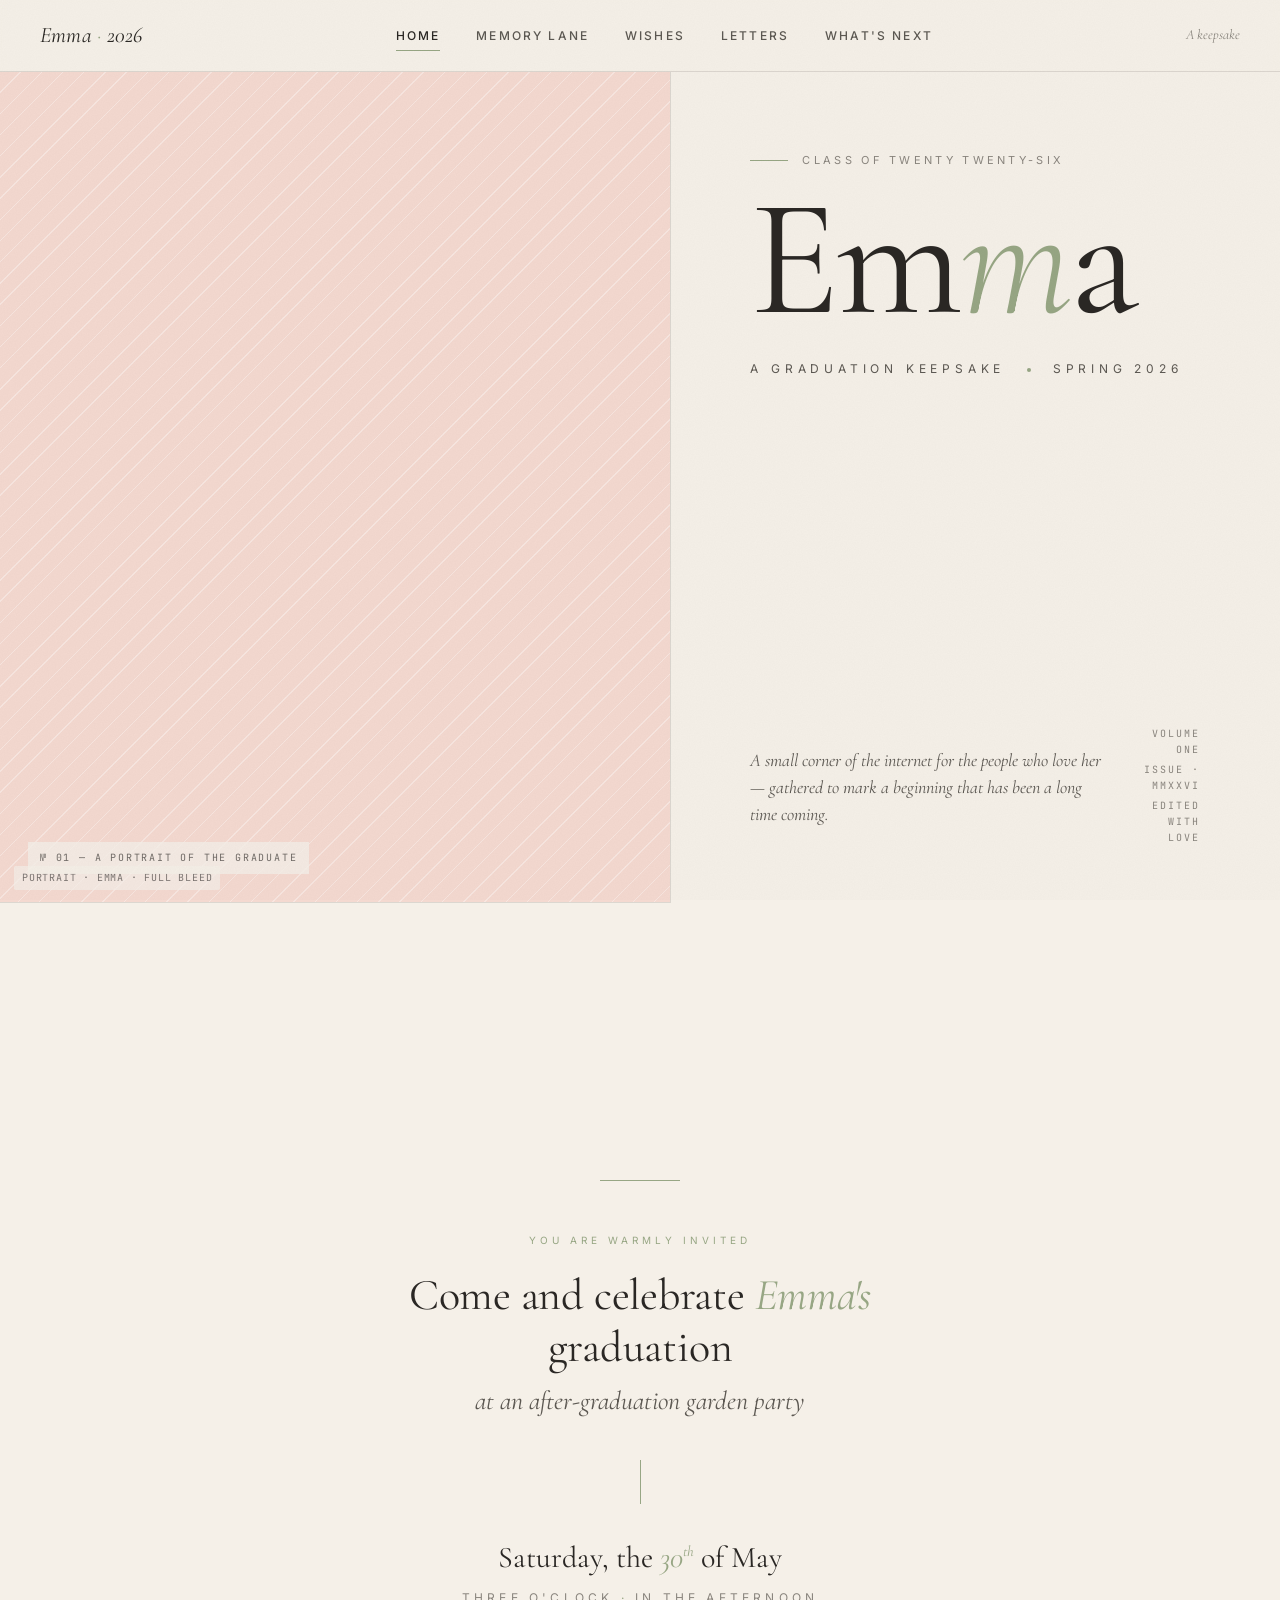
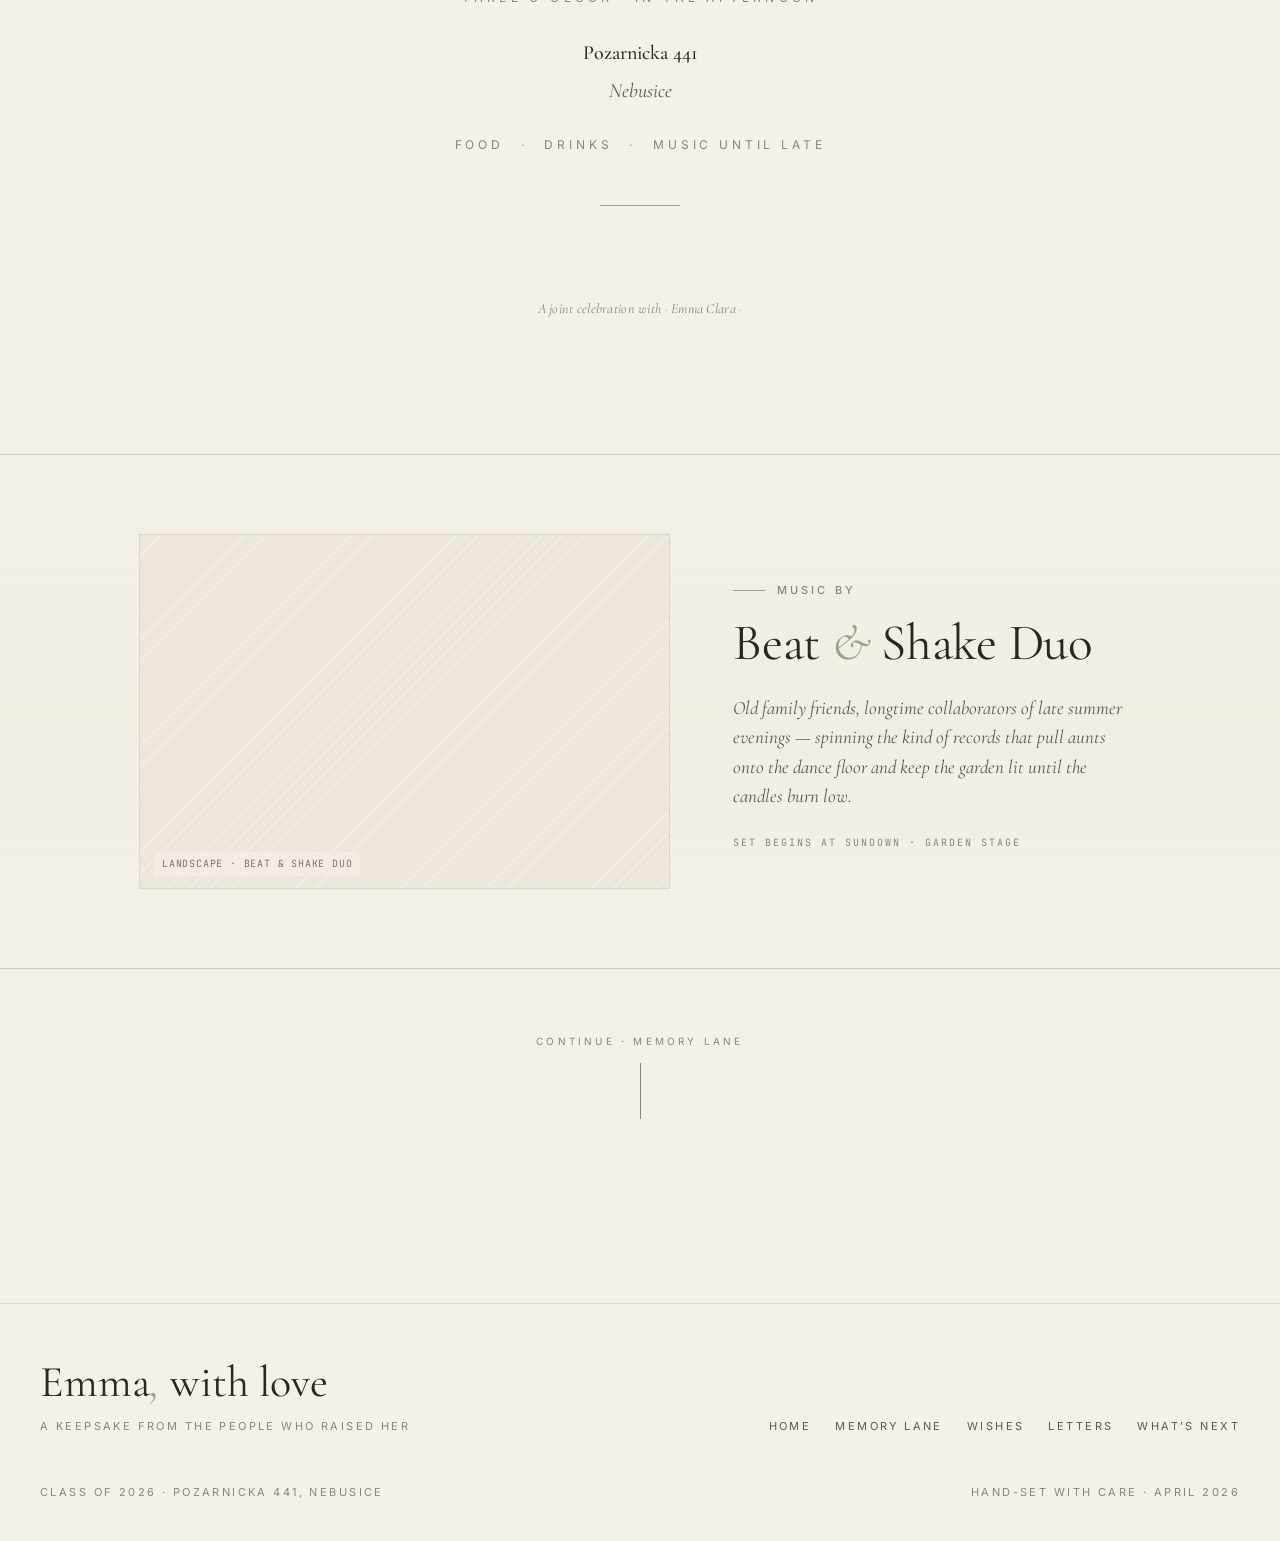
==== index.html @ 486e4af2 "feat: add index.html — hero, invitation, music" ====
<!doctype html>
<html lang="en">
<head>
<meta charset="utf-8">
<meta name="viewport" content="width=device-width, initial-scale=1">
<title>Emma — Class of 2026</title>
<link rel="preconnect" href="https://fonts.googleapis.com">
<link rel="preconnect" href="https://fonts.gstatic.com" crossorigin>
<link href="https://fonts.googleapis.com/css2?family=Cormorant+Garamond:ital,wght@0,300;0,400;0,500;0,600;1,400;1,500&family=Inter:wght@300;400;500;600&family=Caveat:wght@400;500;600&family=JetBrains+Mono:wght@400;500&display=swap" rel="stylesheet">
<link rel="stylesheet" href="shared.css">
<style>
/* ===== Page 1 specific ===== */
.hero {
  position: relative;
  min-height: 100vh;
  padding: 0;
  overflow: hidden;
}
.hero-grid {
  display: grid;
  grid-template-columns: 1.1fr 1fr;
  gap: 0;
  min-height: calc(100vh - 70px);
}
.hero-image {
  position: relative;
  background: var(--blush);
}
.hero-image .ph {
  position: absolute; inset: 0;
}
.hero-image .corner-meta {
  position: absolute; left: 28px; bottom: 28px;
  font-family: var(--mono);
  font-size: 10px;
  letter-spacing: 0.18em;
  text-transform: uppercase;
  color: rgba(42,39,36,0.65);
  background: rgba(245,240,232,0.78);
  padding: 8px 12px;
}
.hero-text {
  display: flex; flex-direction: column;
  justify-content: space-between;
  padding: 80px 80px 56px;
  position: relative;
}
.hero-tag {
  display: flex; align-items: center; gap: 14px;
  font-family: var(--sans);
  font-size: 11px; letter-spacing: 0.3em; text-transform: uppercase;
  color: var(--ink-mute);
}
.hero-tag .rule { width: 38px; height: 1px; background: var(--sage-deep); }

.hero h1 {
  font-size: clamp(96px, 13vw, 220px);
  line-height: 0.86;
  letter-spacing: -0.02em;
  font-weight: 400;
  margin: 18px 0 28px;
}
.hero h1 .em {
  font-style: italic;
  color: var(--sage-deep);
  font-weight: 300;
}

.hero-sub {
  font-family: var(--sans);
  font-size: 12px;
  letter-spacing: 0.4em;
  text-transform: uppercase;
  color: var(--ink-soft);
}
.hero-sub .dotsep { display: inline-block; width: 4px; height: 4px; border-radius: 50%; background: var(--sage-deep); margin: 0 14px; vertical-align: middle; }

.hero-foot {
  display: flex; align-items: flex-end; justify-content: space-between;
  gap: 24px;
  margin-top: 48px;
}
.hero-foot .blurb {
  max-width: 360px;
  font-family: var(--serif);
  font-style: italic;
  font-size: 18px;
  line-height: 1.5;
  color: var(--ink-soft);
}
.hero-folio {
  font-family: var(--mono);
  font-size: 10px;
  letter-spacing: 0.2em;
  text-transform: uppercase;
  color: var(--ink-mute);
  text-align: right;
}
.hero-folio div + div { margin-top: 4px; }

@media (max-width: 980px) {
  .hero-grid { grid-template-columns: 1fr; }
  .hero-image { min-height: 70vh; }
  .hero-text { padding: 56px 28px 40px; }
  .hero h1 { font-size: clamp(80px, 22vw, 140px); }
}

/* ===== Invitation block ===== */
.invitation {
  padding: 180px 0 120px;
  text-align: center;
  position: relative;
}
.invite-card {
  max-width: 620px;
  margin: 0 auto;
  padding: 80px 56px;
  position: relative;
  background:
    linear-gradient(var(--cream), var(--cream)),
    var(--cream);
}
.invite-card::before, .invite-card::after {
  content: "";
  position: absolute; left: 50%; transform: translateX(-50%);
  width: 80px; height: 1px;
  background: var(--sage-deep);
}
.invite-card::before { top: 28px; }
.invite-card::after  { bottom: 28px; }
.invite-eyebrow {
  font-family: var(--sans);
  font-size: 10px;
  letter-spacing: 0.4em;
  text-transform: uppercase;
  color: var(--sage-deep);
  margin-bottom: 22px;
}
.invite-line-1 {
  font-family: var(--serif);
  font-size: clamp(28px, 3.6vw, 44px);
  line-height: 1.18;
  font-weight: 400;
  letter-spacing: -0.005em;
  color: var(--ink);
  margin: 0 0 6px;
}
.invite-line-1 .em { font-style: italic; color: var(--sage-deep); font-weight: 400; }
.invite-line-2 {
  font-family: var(--serif);
  font-style: italic;
  font-size: clamp(20px, 2.4vw, 26px);
  color: var(--ink-soft);
  margin: 0 0 38px;
}
.invite-divider {
  width: 1px; height: 44px;
  background: var(--sage-deep);
  margin: 0 auto 30px;
}
.invite-when {
  font-family: var(--serif);
  font-size: clamp(22px, 2.8vw, 30px);
  margin: 0 0 6px;
  color: var(--ink);
}
.invite-when .num { font-style: italic; color: var(--sage-deep); }
.invite-time {
  font-family: var(--sans);
  font-size: 12px;
  letter-spacing: 0.35em;
  text-transform: uppercase;
  color: var(--ink-mute);
  margin-bottom: 30px;
}
.invite-where {
  font-family: var(--serif);
  font-size: 20px;
  color: var(--ink-soft);
  font-style: italic;
  margin-bottom: 6px;
}
.invite-where strong {
  font-style: normal;
  font-weight: 500;
  color: var(--ink);
}
.invite-amenities {
  font-family: var(--sans);
  font-size: 12px;
  letter-spacing: 0.32em;
  text-transform: uppercase;
  color: var(--ink-mute);
  margin-top: 28px;
}
.invite-amenities .sep { color: var(--sage-deep); margin: 0 10px; }

.invite-joint {
  margin-top: 64px;
  font-family: var(--serif);
  font-style: italic;
  font-size: 14px;
  color: var(--ink-mute);
  letter-spacing: 0.02em;
}
.invite-joint .pin { color: var(--sage-deep); }

@media (max-width: 720px) {
  .invitation { padding: 110px 0 80px; }
  .invite-card { padding: 64px 24px; }
}

/* ===== Music section ===== */
.music {
  padding: 80px 0;
  border-top: 1px solid var(--sage-line);
  border-bottom: 1px solid var(--sage-line);
  background: linear-gradient(180deg, transparent 0%, rgba(184,197,166,0.06) 50%, transparent 100%);
}
.music-inner {
  max-width: 1080px;
  margin: 0 auto;
  padding: 0 40px;
  display: grid;
  grid-template-columns: 1.3fr 1fr;
  gap: 64px;
  align-items: center;
}
.music-image .ratio { width: 100%; }
.music-text .eyebrow { margin-bottom: 18px; display: inline-flex; align-items: center; gap: 12px; }
.music-text .eyebrow .rule { width: 32px; height: 1px; background: var(--sage-deep); display: inline-block; }
.music-title {
  font-family: var(--serif);
  font-size: clamp(36px, 4vw, 56px);
  line-height: 1.05;
  margin: 0 0 22px;
}
.music-title .em { font-style: italic; color: var(--sage-deep); }
.music-caption {
  font-family: var(--serif);
  font-style: italic;
  font-size: 19px;
  line-height: 1.55;
  color: var(--ink-soft);
  max-width: 460px;
}
.music-credit {
  margin-top: 24px;
  font-family: var(--mono);
  font-size: 10px;
  letter-spacing: 0.2em;
  text-transform: uppercase;
  color: var(--ink-mute);
}
@media (max-width: 880px) {
  .music-inner { grid-template-columns: 1fr; gap: 36px; padding: 0 24px; }
}

/* ===== Scroll cue band ===== */
.cue-band {
  display: flex; justify-content: center;
  padding: 64px 0 24px;
}
</style>
</head>
<body>

<header data-nav="home"></header>

<!-- ============== HERO ============== -->
<section class="hero" data-screen-label="01 Home">
  <div class="hero-grid">
    <div class="hero-image">
      <!-- PHOTO: replace the div below with:
           <img src="images/portrait-emma.jpg" alt="Emma – portrait"
                style="position:absolute;inset:0;width:100%;height:100%;object-fit:cover">
      -->
      <div class="ph blush has-frame">
        <div class="ph-label">portrait · Emma · full bleed</div>
      </div>
      <!-- EDIT: corner label (bottom-left of portrait) -->
      <div class="corner-meta">№ 01 — A portrait of the graduate</div>
    </div>
    <div class="hero-text">
      <div>
        <!-- EDIT: tagline (small text above name) -->
        <div class="hero-tag"><span class="rule"></span> Class of Twenty Twenty-Six</div>
        <h1>Em<span class="em">m</span>a</h1>
        <!-- EDIT: subtitle below name -->
        <div class="hero-sub">A graduation keepsake <span class="dotsep"></span> Spring 2026</div>
      </div>
      <div class="hero-foot reveal">
        <!-- EDIT: blurb paragraph (italic text bottom-left) -->
        <p class="blurb">A small corner of the internet for the people who love her — gathered to mark a beginning that has been a long time coming.</p>
        <div class="hero-folio">
          <!-- EDIT: folio lines (bottom-right metadata) -->
          <div>Volume One</div>
          <div>Issue · MMXXVI</div>
          <div>Edited with love</div>
        </div>
      </div>
    </div>
  </div>
</section>

<!-- ============== INVITATION ============== -->
<section class="invitation" id="invitation">
  <div class="invite-card reveal">
    <!-- EDIT: eyebrow (small caps above heading) -->
    <div class="invite-eyebrow">You are warmly invited</div>
    <!-- EDIT: heading line 1 -->
    <h2 class="invite-line-1">Come and celebrate <span class="em">Emma's</span> graduation</h2>
    <!-- EDIT: heading line 2 (italic subtitle) -->
    <p class="invite-line-2">at an after-graduation garden party</p>
    <div class="invite-divider"></div>
    <!-- EDIT: date -->
    <div class="invite-when">Saturday, the <span class="num">30<sup style="font-size:0.5em">th</sup></span> of May</div>
    <!-- EDIT: time -->
    <div class="invite-time">Three o'clock <span style="color:var(--sage-deep)">·</span> in the afternoon</div>
    <!-- EDIT: address line 1 (street) -->
    <div class="invite-where"><strong>Pozarnicka 441</strong></div>
    <!-- EDIT: address line 2 (town/area) -->
    <div class="invite-where">Nebusice</div>
    <!-- EDIT: amenities (separated by ·) -->
    <div class="invite-amenities">Food <span class="sep">·</span> Drinks <span class="sep">·</span> Music until late</div>
  </div>
  <!-- EDIT: joint celebration note (italic text below card) -->
  <p class="invite-joint reveal">A joint celebration with <span class="pin">·</span> Emma Clara <span class="pin">·</span></p>
</section>

<!-- ============== MUSIC BY ============== -->
<section class="music" id="music">
  <div class="music-inner">
    <div class="music-image reveal">
      <div class="ratio r-3-2">
        <!-- PHOTO: replace the div below with:
             <img src="images/beat-and-shake-duo.jpg" alt="Beat &amp; Shake Duo"
                  style="width:100%;height:100%;object-fit:cover">
        -->
        <div class="ph cream has-frame">
          <div class="ph-label">landscape · Beat &amp; Shake Duo</div>
        </div>
      </div>
    </div>
    <div class="music-text reveal delay-1">
      <!-- EDIT: eyebrow above music heading -->
      <div class="eyebrow"><span class="rule"></span> Music by</div>
      <!-- EDIT: band/performer name -->
      <h3 class="music-title">Beat <span class="em">&amp;</span> Shake Duo</h3>
      <!-- EDIT: description of the performers -->
      <p class="music-caption">Old family friends, longtime collaborators of late summer evenings — spinning the kind of records that pull aunts onto the dance floor and keep the garden lit until the candles burn low.</p>
      <!-- EDIT: set time/location note -->
      <div class="music-credit">Set begins at sundown · Garden stage</div>
    </div>
  </div>
</section>

<!-- ============== SCROLL CUE ============== -->
<div class="cue-band">
  <a class="scroll-cue" href="memory-lane.html" aria-label="Continue to Memory Lane">
    <span>Continue · Memory Lane</span>
    <span class="line"></span>
  </a>
</div>

<footer data-footer></footer>

<script src="shared.js"></script>
</body>
</html>
---- shared.css ----
/* Emma — Graduation Site shared system */
:root {
  --cream: #F5F0E8;
  --cream-deep: #EDE6DA;
  --blush: #F4D9D0;
  --blush-deep: #E8C2B5;
  --sage: #B8C5A6;
  --sage-deep: #97A684;
  --ink: #2A2724;
  --ink-soft: #5C5852;
  --ink-mute: #8A857E;
  --hairline: rgba(42, 39, 36, 0.12);
  --sage-line: rgba(151, 166, 132, 0.45);

  --serif: "Cormorant Garamond", "Cormorant", Georgia, serif;
  --sans: "Inter", system-ui, -apple-system, sans-serif;
  --hand: "Caveat", "Homemade Apple", cursive;
  --mono: "JetBrains Mono", ui-monospace, monospace;

  --maxw: 1280px;
  --readw: 640px;
}

* { box-sizing: border-box; }
html, body { margin: 0; padding: 0; }
html { scroll-behavior: smooth; }
body {
  background: var(--cream);
  color: var(--ink);
  font-family: var(--sans);
  font-size: 16px;
  line-height: 1.6;
  -webkit-font-smoothing: antialiased;
  text-rendering: optimizeLegibility;
}

/* Subtle paper grain */
body::before {
  content: "";
  position: fixed; inset: 0;
  pointer-events: none;
  z-index: 1000;
  opacity: 0.035;
  background-image: url("data:image/svg+xml;utf8,<svg xmlns='http://www.w3.org/2000/svg' width='220' height='220'><filter id='n'><feTurbulence type='fractalNoise' baseFrequency='0.85' numOctaves='2' stitchTiles='stitch'/><feColorMatrix values='0 0 0 0 0  0 0 0 0 0  0 0 0 0 0  0 0 0 0.6 0'/></filter><rect width='100%25' height='100%25' filter='url(%23n)'/></svg>");
  mix-blend-mode: multiply;
}

/* Typography */
h1, h2, h3, h4 { font-family: var(--serif); font-weight: 400; letter-spacing: -0.005em; margin: 0; color: var(--ink); }
h1 { font-size: clamp(56px, 9vw, 144px); line-height: 0.95; }
h2 { font-size: clamp(40px, 5vw, 76px); line-height: 1.05; }
h3 { font-size: clamp(28px, 3vw, 44px); line-height: 1.15; }
p  { margin: 0 0 1em; color: var(--ink-soft); }

.eyebrow {
  font-family: var(--sans);
  font-size: 11px;
  letter-spacing: 0.28em;
  text-transform: uppercase;
  color: var(--ink-mute);
  font-weight: 500;
}
.italic-serif { font-family: var(--serif); font-style: italic; color: var(--ink-soft); }

a { color: inherit; text-decoration: none; }

/* Layout helpers */
.wrap { max-width: var(--maxw); margin: 0 auto; padding: 0 40px; }
.read { max-width: var(--readw); margin: 0 auto; }

.hairline { border: 0; height: 1px; background: var(--sage-line); margin: 0; }
.hairline.ink { background: var(--hairline); }
.dot { width: 5px; height: 5px; border-radius: 50%; background: var(--sage-deep); display: inline-block; }

/* ============ NAV ============ */
.nav {
  position: sticky; top: 0; z-index: 50;
  background: color-mix(in oklab, var(--cream) 92%, transparent);
  backdrop-filter: blur(8px);
  -webkit-backdrop-filter: blur(8px);
  border-bottom: 1px solid var(--hairline);
}
.nav-inner {
  max-width: var(--maxw);
  margin: 0 auto;
  padding: 18px 40px;
  display: flex;
  align-items: center;
  justify-content: space-between;
  gap: 24px;
}
.nav-mark {
  font-family: var(--serif);
  font-style: italic;
  font-size: 22px;
  color: var(--ink);
  letter-spacing: 0.01em;
}
.nav-mark .amp { color: var(--sage-deep); }
.nav-links {
  display: flex; gap: 36px;
  font-size: 12px;
  letter-spacing: 0.18em;
  text-transform: uppercase;
  color: var(--ink-soft);
  font-weight: 500;
}
.nav-links a {
  position: relative;
  padding: 4px 0;
  transition: color .25s ease;
}
.nav-links a::after {
  content: ""; position: absolute; left: 0; right: 0; bottom: -2px;
  height: 1px; background: var(--sage-deep);
  transform: scaleX(0); transform-origin: left;
  transition: transform .35s ease;
}
.nav-links a:hover { color: var(--ink); }
.nav-links a:hover::after,
.nav-links a.active::after { transform: scaleX(1); }
.nav-links a.active { color: var(--ink); }
.nav-meta {
  font-family: var(--serif);
  font-style: italic;
  font-size: 14px;
  color: var(--ink-mute);
}

.nav-toggle { display: none; }

@media (max-width: 880px) {
  .nav-inner { padding: 14px 22px; }
  .nav-links { display: none; }
  .nav-meta { display: none; }
  .nav-toggle {
    display: inline-flex; align-items: center; gap: 8px;
    background: none; border: 0; cursor: pointer;
    font-family: var(--sans); font-size: 11px; letter-spacing: 0.2em;
    text-transform: uppercase; color: var(--ink);
  }
  .nav.open .nav-links {
    display: flex; flex-direction: column;
    position: absolute; top: 100%; left: 0; right: 0;
    background: var(--cream);
    padding: 22px 28px 32px;
    border-bottom: 1px solid var(--hairline);
    gap: 18px;
  }
}

/* ============ FOOTER ============ */
.footer {
  margin-top: 160px;
  border-top: 1px solid var(--hairline);
  padding: 56px 0 40px;
  background: var(--cream);
}
.footer-inner {
  max-width: var(--maxw); margin: 0 auto; padding: 0 40px;
  display: flex; align-items: flex-end; justify-content: space-between;
  gap: 40px; flex-wrap: wrap;
}
.footer-mark {
  font-family: var(--serif); font-size: 44px; line-height: 1;
  color: var(--ink);
}
.footer-mark span { font-style: italic; color: var(--sage-deep); }
.footer-meta {
  font-size: 11px; letter-spacing: 0.22em; text-transform: uppercase;
  color: var(--ink-mute);
}
.footer-links {
  display: flex; gap: 24px;
  font-size: 11px; letter-spacing: 0.22em; text-transform: uppercase;
  color: var(--ink-soft);
}

/* ============ PLACEHOLDER IMAGE SYSTEM ============ */
.ph {
  position: relative;
  display: block;
  width: 100%;
  overflow: hidden;
  background: var(--blush);
  background-image:
    repeating-linear-gradient(
      135deg,
      rgba(255,255,255,0.0) 0px,
      rgba(255,255,255,0.0) 14px,
      rgba(255,255,255,0.35) 14px,
      rgba(255,255,255,0.35) 15px
    );
  color: var(--ink);
}
.ph.cream { background-color: var(--cream-deep); }
.ph.sage  { background-color: var(--sage); }
.ph.blush { background-color: var(--blush); }
.ph.deep  { background-color: var(--blush-deep); }

.ph .ph-label {
  position: absolute;
  left: 14px; bottom: 12px;
  font-family: var(--mono);
  font-size: 10px;
  letter-spacing: 0.08em;
  text-transform: uppercase;
  color: rgba(42,39,36,0.6);
  background: rgba(245,240,232,0.7);
  padding: 4px 8px;
  border-radius: 2px;
}
.ph.has-frame {
  outline: 1px solid var(--hairline);
  outline-offset: 0;
}

.ratio { position: relative; width: 100%; }
.ratio > * { position: absolute; inset: 0; }
.r-3-4 { aspect-ratio: 3 / 4; }
.r-4-5 { aspect-ratio: 4 / 5; }
.r-1-1 { aspect-ratio: 1 / 1; }
.r-3-2 { aspect-ratio: 3 / 2; }
.r-16-9 { aspect-ratio: 16 / 9; }
.r-2-3 { aspect-ratio: 2 / 3; }
.r-5-7 { aspect-ratio: 5 / 7; }

/* ============ FADE-IN ON SCROLL ============ */
.reveal { opacity: 0; transform: translateY(18px); transition: opacity .9s ease, transform .9s ease; }
.reveal.in { opacity: 1; transform: none; }
.reveal.delay-1 { transition-delay: .08s; }
.reveal.delay-2 { transition-delay: .16s; }
.reveal.delay-3 { transition-delay: .24s; }
.reveal.delay-4 { transition-delay: .32s; }

@media (prefers-reduced-motion: reduce) {
  .reveal { opacity: 1; transform: none; transition: none; }
  html { scroll-behavior: auto; }
}

/* ============ SCROLL CUE ============ */
.scroll-cue {
  display: inline-flex; flex-direction: column; align-items: center; gap: 14px;
  font-size: 10px; letter-spacing: 0.32em; text-transform: uppercase;
  color: var(--ink-mute);
}
.scroll-cue .line {
  width: 1px; height: 56px; background: var(--ink-mute);
  position: relative; overflow: hidden;
}
.scroll-cue .line::after {
  content: ""; position: absolute; left: 0; top: -100%;
  width: 100%; height: 50%; background: var(--cream);
  animation: cueRun 2.6s ease-in-out infinite;
}
@keyframes cueRun {
  0% { top: -50%; } 100% { top: 100%; }
}

/* tiny helpers */
.center { text-align: center; }
.muted { color: var(--ink-mute); }
.soft  { color: var(--ink-soft); }
.serif { font-family: var(--serif); }
.italic { font-style: italic; }
.smallcaps {
  font-size: 11px; letter-spacing: 0.28em; text-transform: uppercase;
  color: var(--ink-mute); font-weight: 500;
}
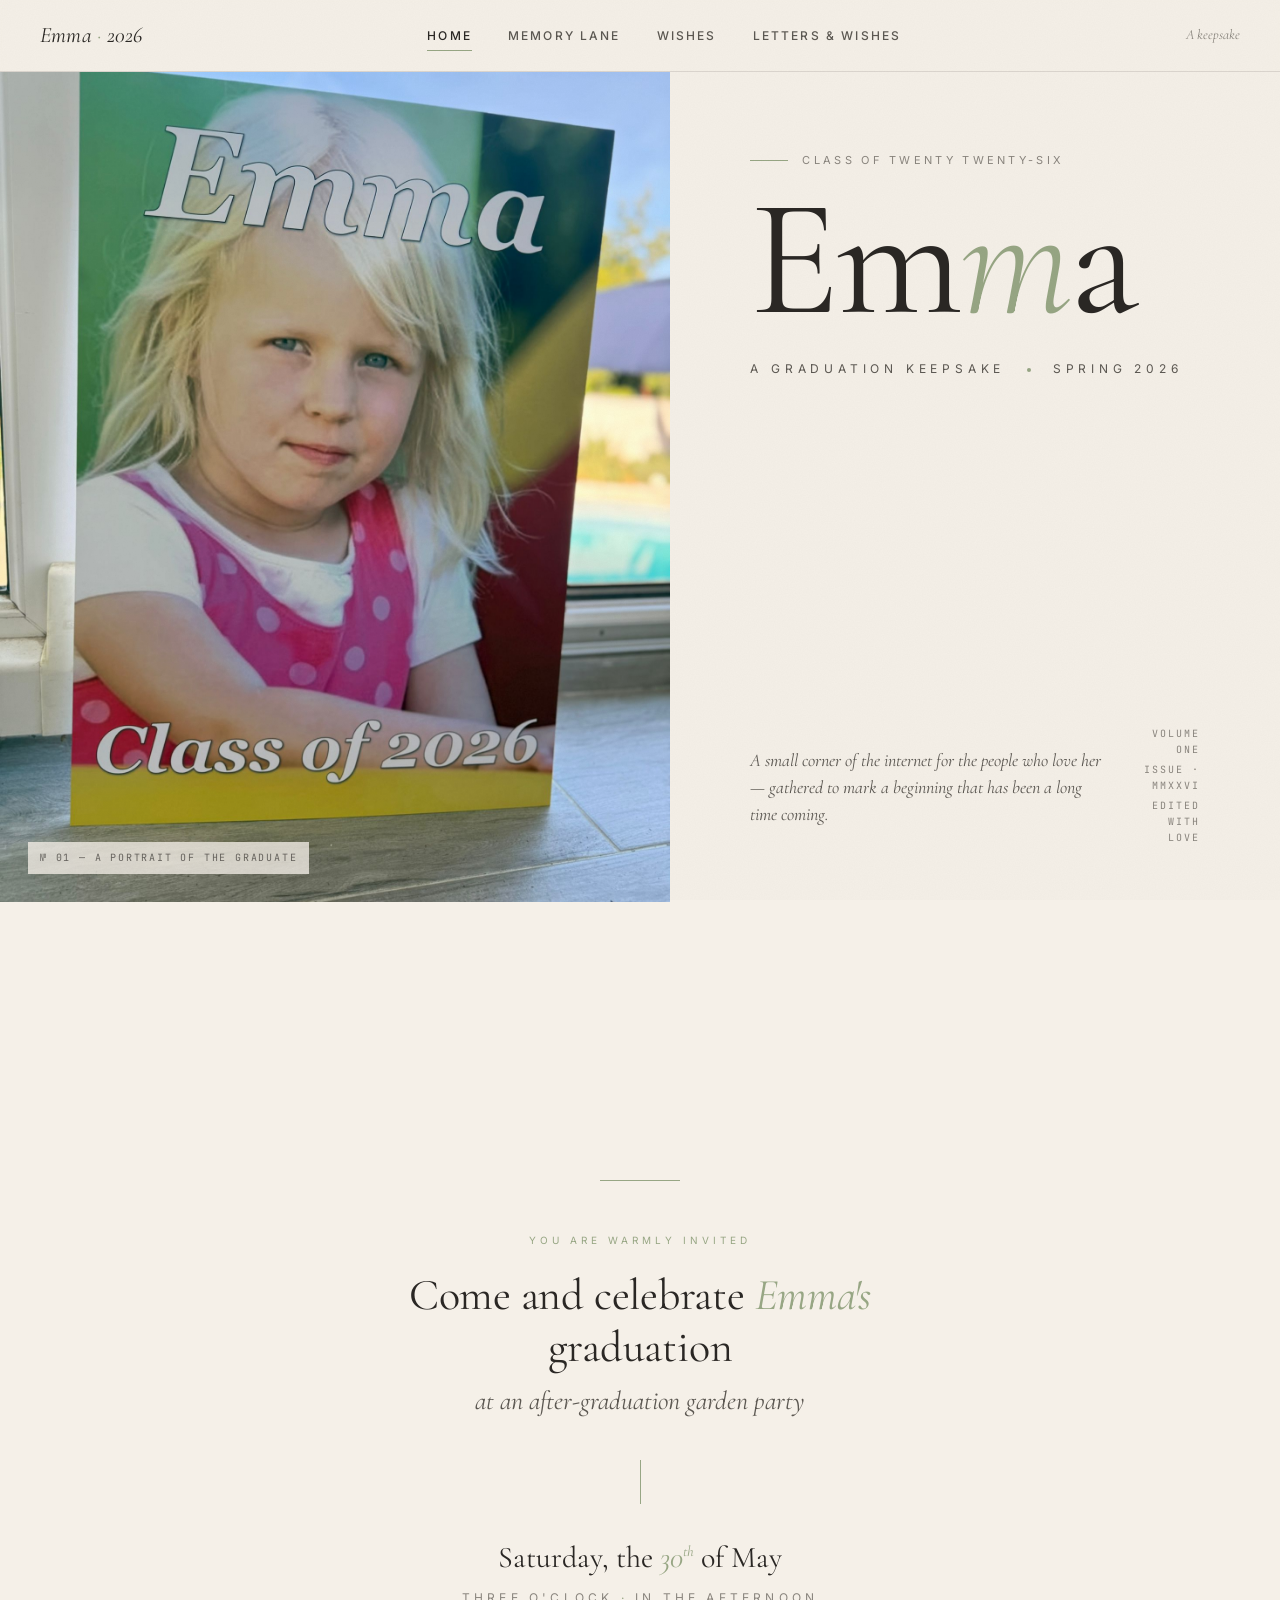
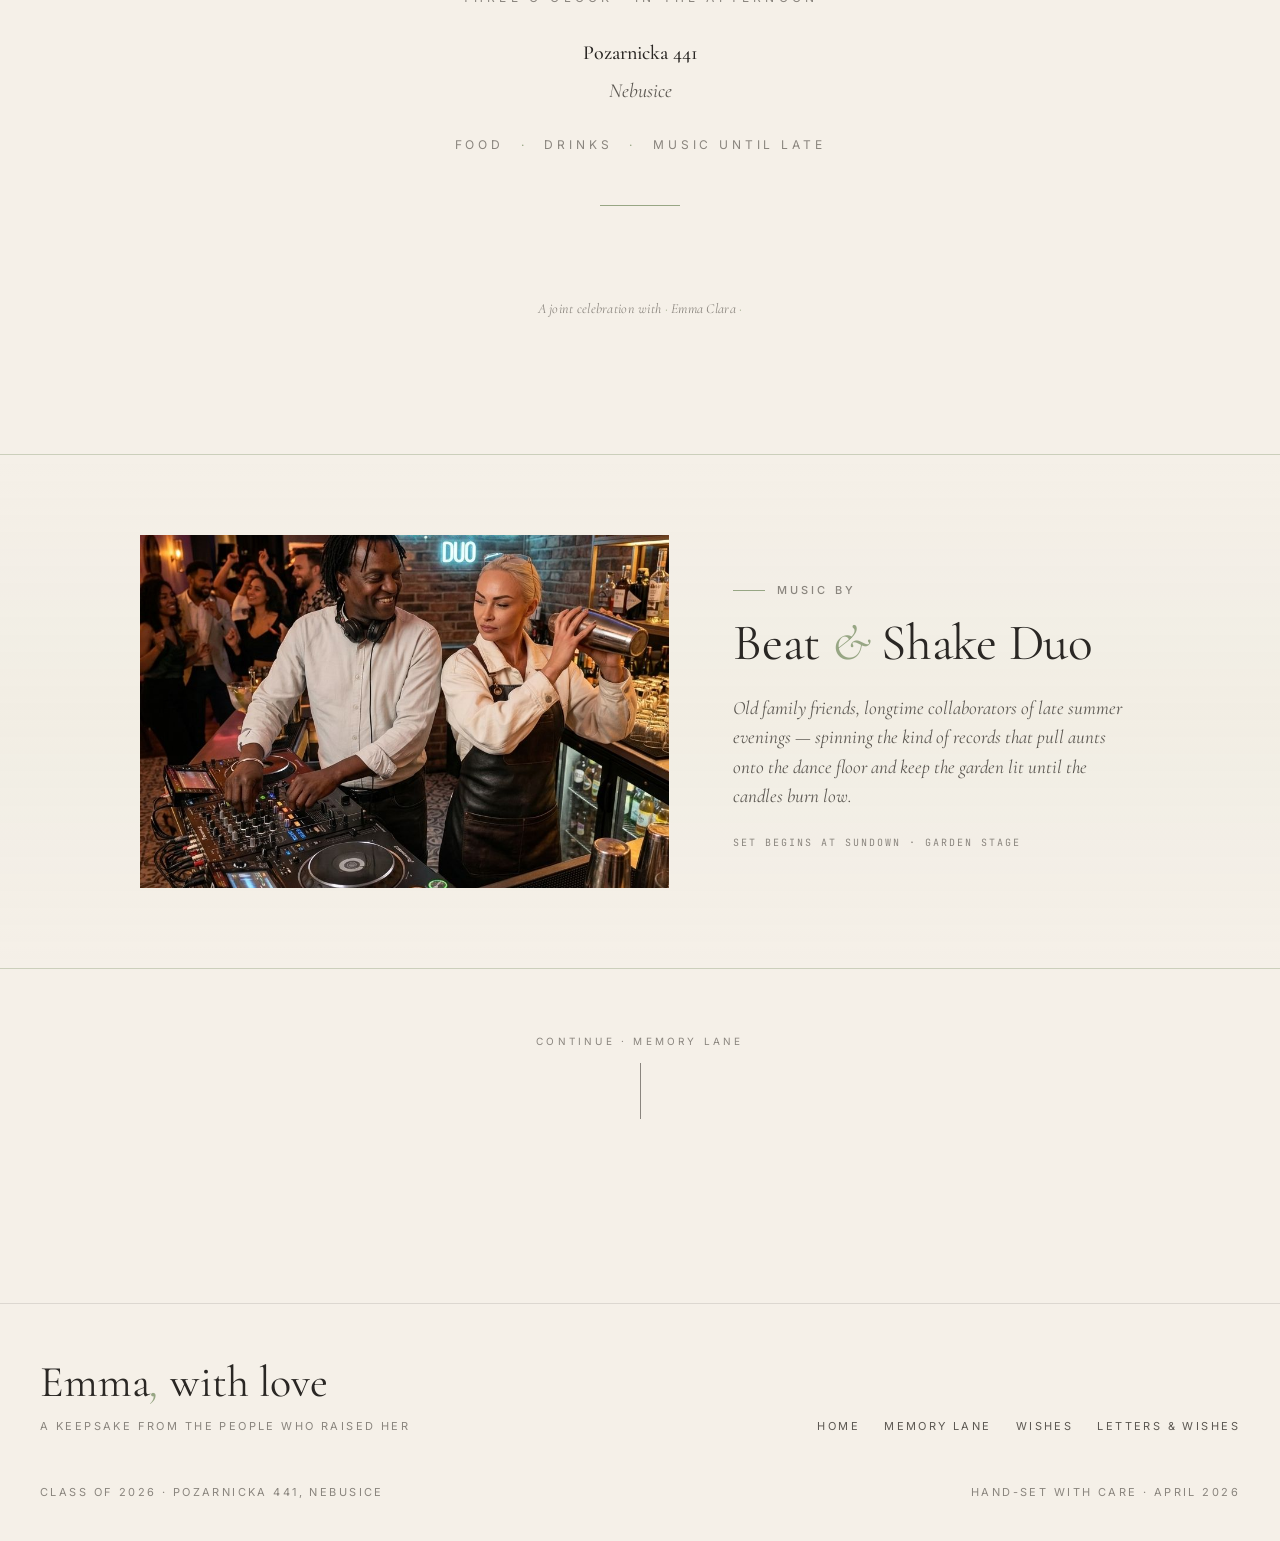
==== commit a7aa17cc: "feat: add real photos, update letters & wishes, remove whats-next page Co-Authored-By: Claude Sonnet" ====
--- a/index.html
+++ b/index.html
@@ -271,13 +271,8 @@
 <section class="hero" data-screen-label="01 Home">
   <div class="hero-grid">
     <div class="hero-image">
-      <!-- PHOTO: replace the div below with:
-           <img src="images/portrait-emma.jpg" alt="Emma – portrait"
-                style="position:absolute;inset:0;width:100%;height:100%;object-fit:cover">
-      -->
-      <div class="ph blush has-frame">
-        <div class="ph-label">portrait · Emma · full bleed</div>
-      </div>
+      <img src="images/portrait-emma.jpeg" alt="Emma – portrait"
+           style="position:absolute;inset:0;width:100%;height:100%;object-fit:cover">
       <!-- EDIT: corner label (bottom-left of portrait) -->
       <div class="corner-meta">№ 01 — A portrait of the graduate</div>
     </div>
@@ -333,13 +328,8 @@
   <div class="music-inner">
     <div class="music-image reveal">
       <div class="ratio r-3-2">
-        <!-- PHOTO: replace the div below with:
-             <img src="images/beat-and-shake-duo.jpg" alt="Beat &amp; Shake Duo"
-                  style="width:100%;height:100%;object-fit:cover">
-        -->
-        <div class="ph cream has-frame">
-          <div class="ph-label">landscape · Beat &amp; Shake Duo</div>
-        </div>
+        <img src="images/beat-and-shake-duo.jpeg" alt="Beat &amp; Shake Duo"
+             style="width:100%;height:100%;object-fit:cover">
       </div>
     </div>
     <div class="music-text reveal delay-1">
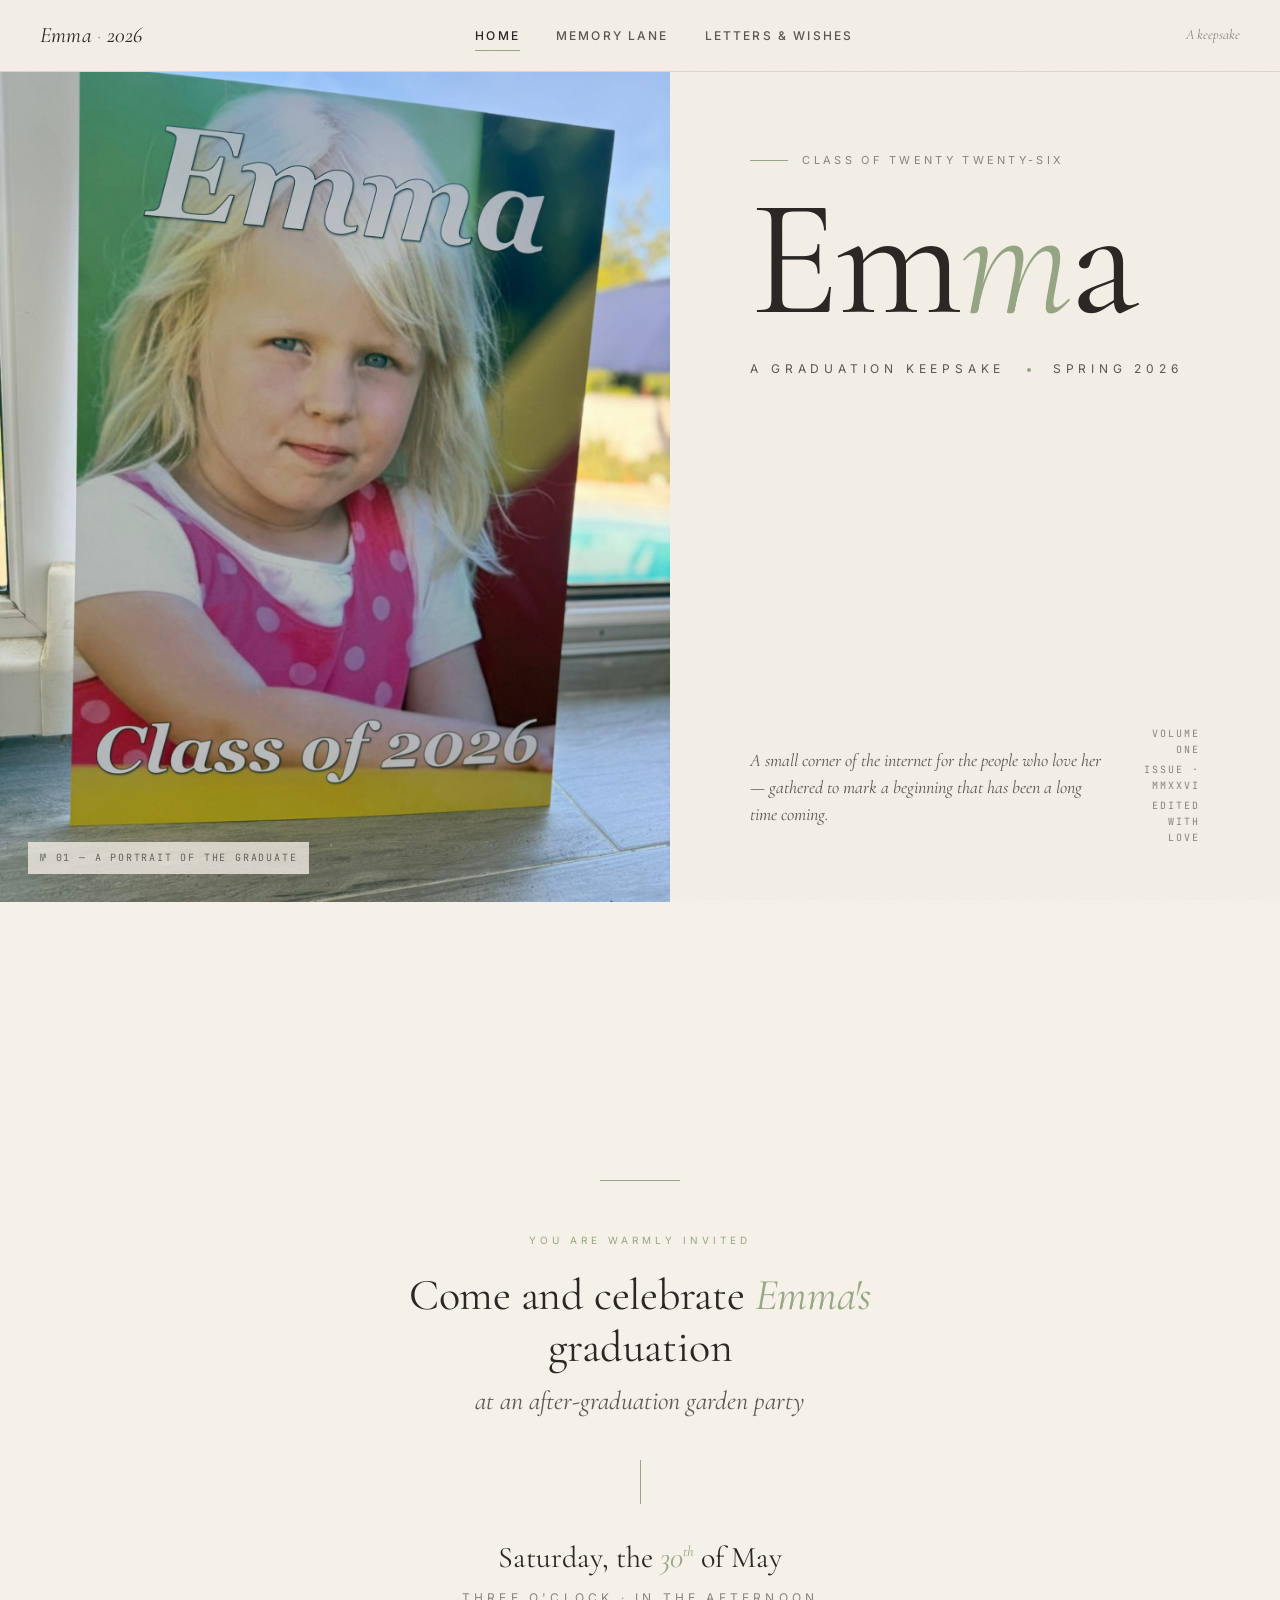
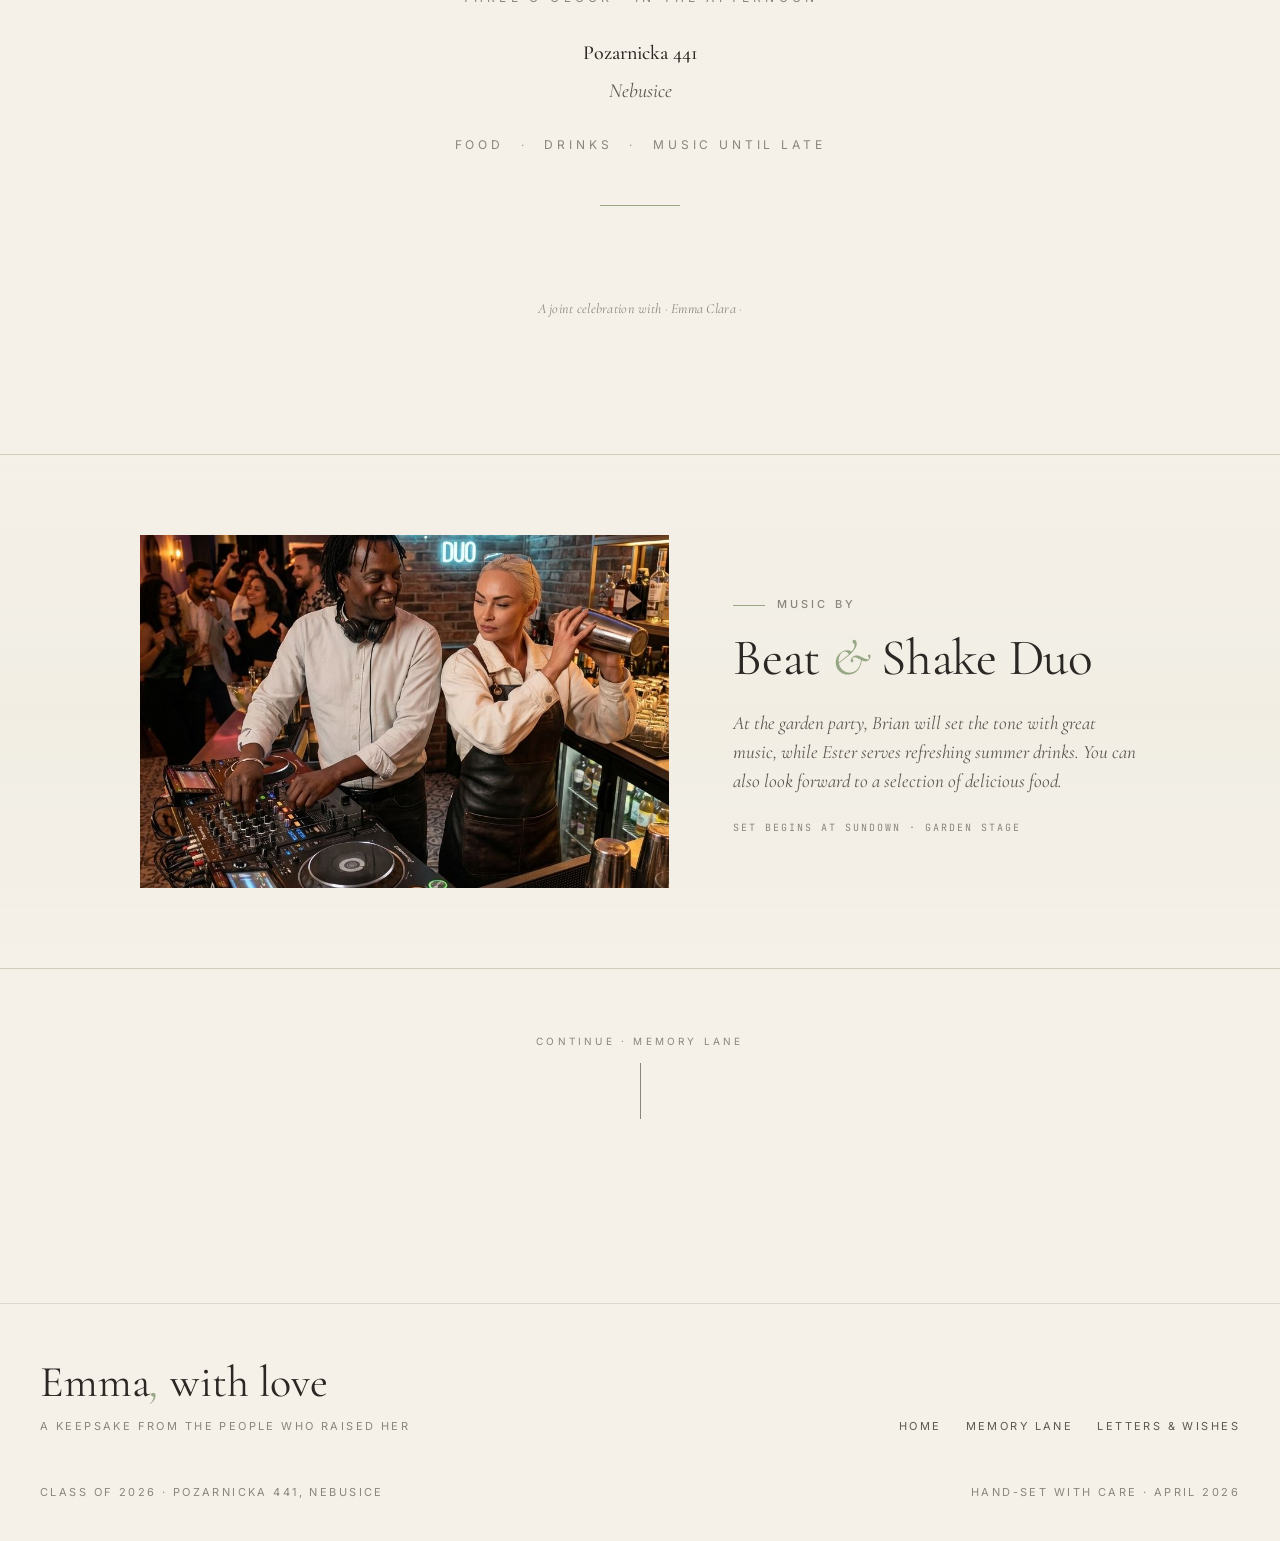
==== commit dadb6442: "feat: add Noah and Joel letters, update music section text" ====
--- a/index.html
+++ b/index.html
@@ -338,7 +338,7 @@
       <!-- EDIT: band/performer name -->
       <h3 class="music-title">Beat <span class="em">&amp;</span> Shake Duo</h3>
       <!-- EDIT: description of the performers -->
-      <p class="music-caption">Old family friends, longtime collaborators of late summer evenings — spinning the kind of records that pull aunts onto the dance floor and keep the garden lit until the candles burn low.</p>
+      <p class="music-caption">At the garden party, Brian will set the tone with great music, while Ester serves refreshing summer drinks. You can also look forward to a selection of delicious food.</p>
       <!-- EDIT: set time/location note -->
       <div class="music-credit">Set begins at sundown · Garden stage</div>
     </div>
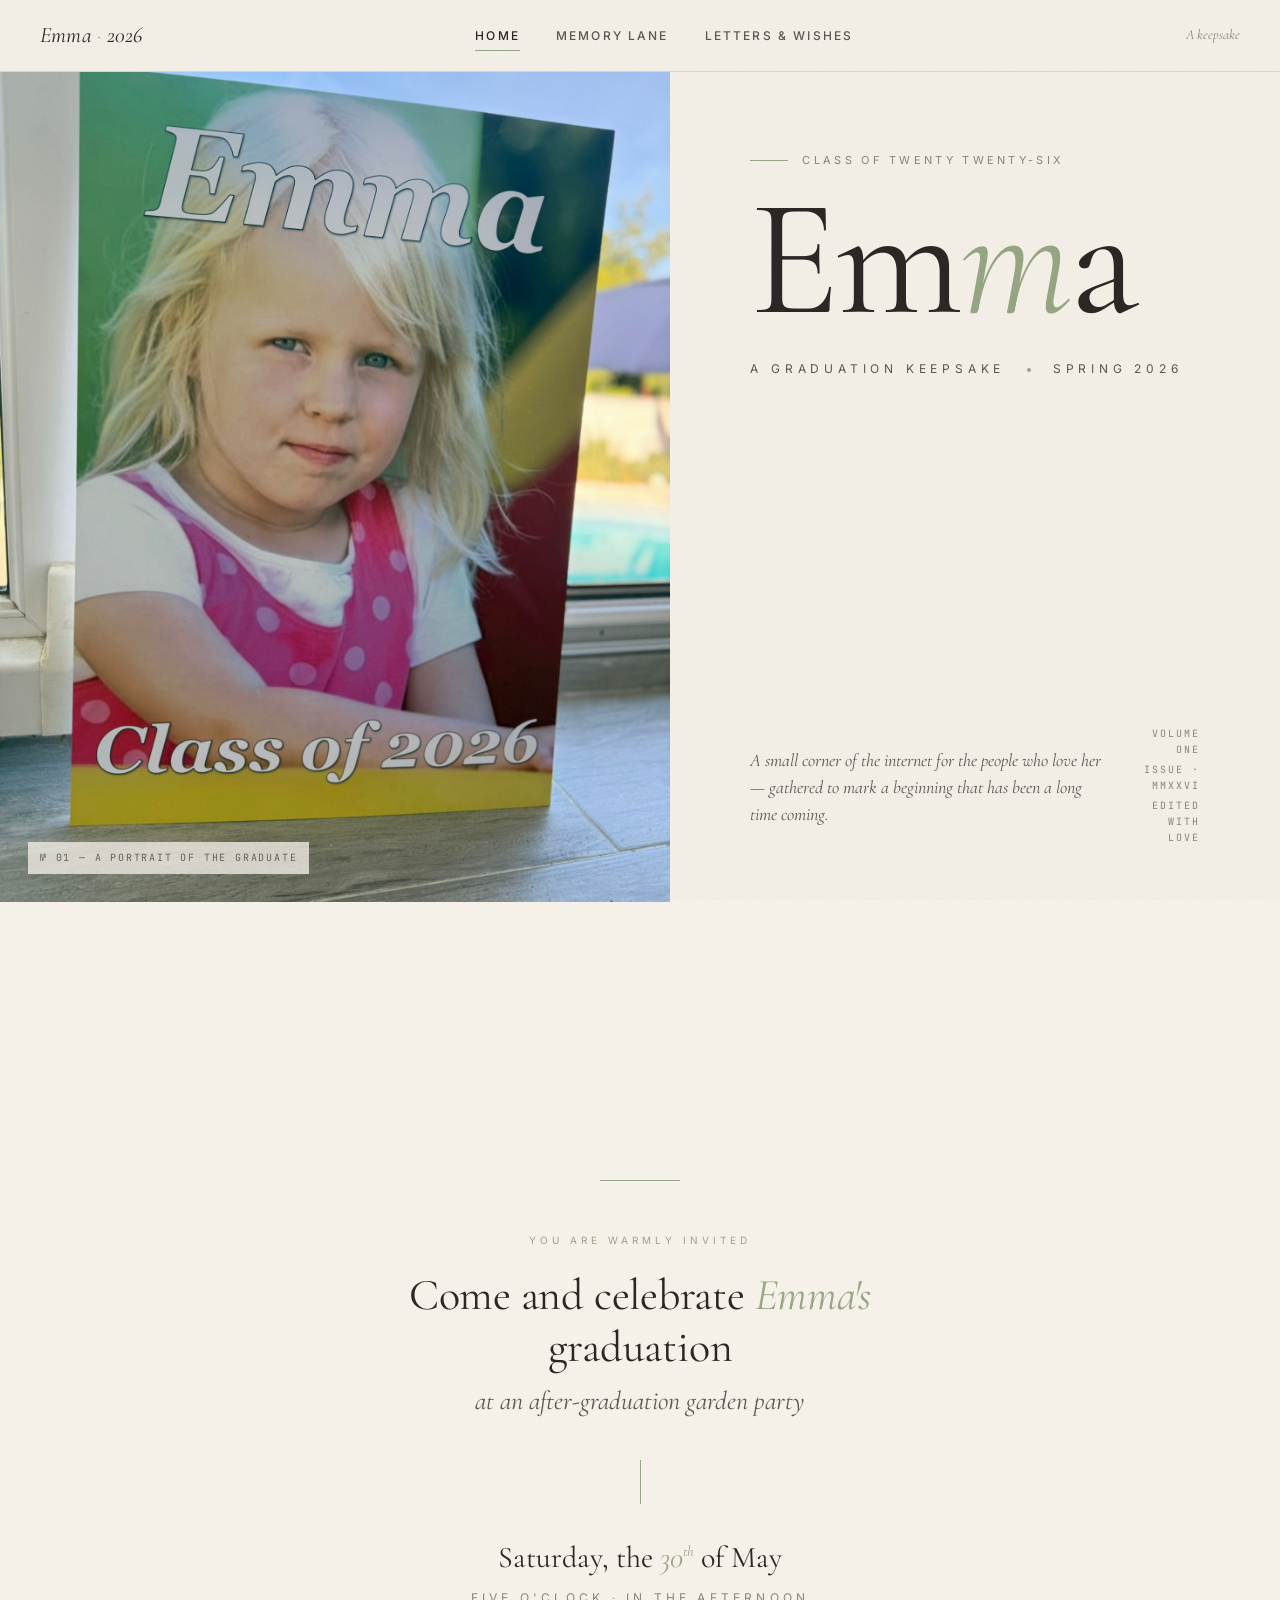
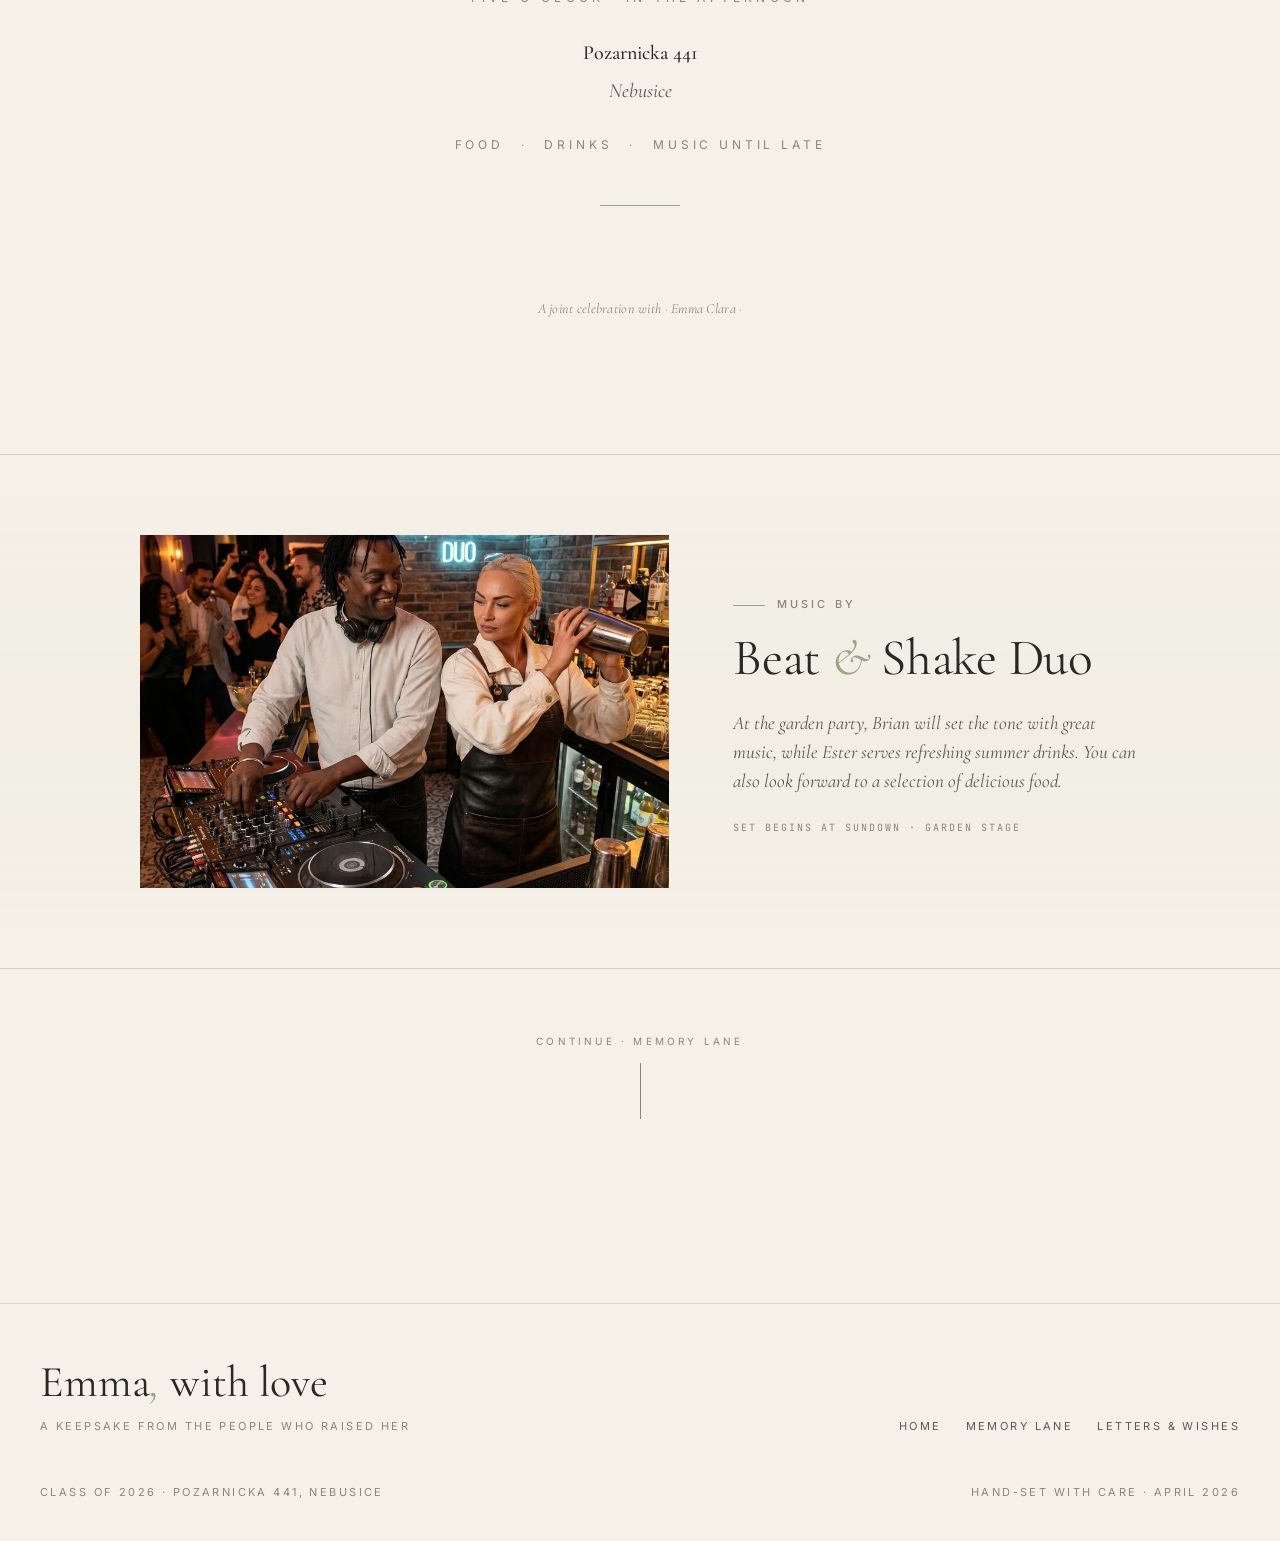
==== commit 54fae641: "feat: add 4 new wishes (mom, Cornel, Konrad, Emil) and update party time to 5pm Co-Authored-By: Clau" ====
--- a/index.html
+++ b/index.html
@@ -311,7 +311,7 @@
     <!-- EDIT: date -->
     <div class="invite-when">Saturday, the <span class="num">30<sup style="font-size:0.5em">th</sup></span> of May</div>
     <!-- EDIT: time -->
-    <div class="invite-time">Three o'clock <span style="color:var(--sage-deep)">·</span> in the afternoon</div>
+    <div class="invite-time">Five o'clock <span style="color:var(--sage-deep)">·</span> in the afternoon</div>
     <!-- EDIT: address line 1 (street) -->
     <div class="invite-where"><strong>Pozarnicka 441</strong></div>
     <!-- EDIT: address line 2 (town/area) -->
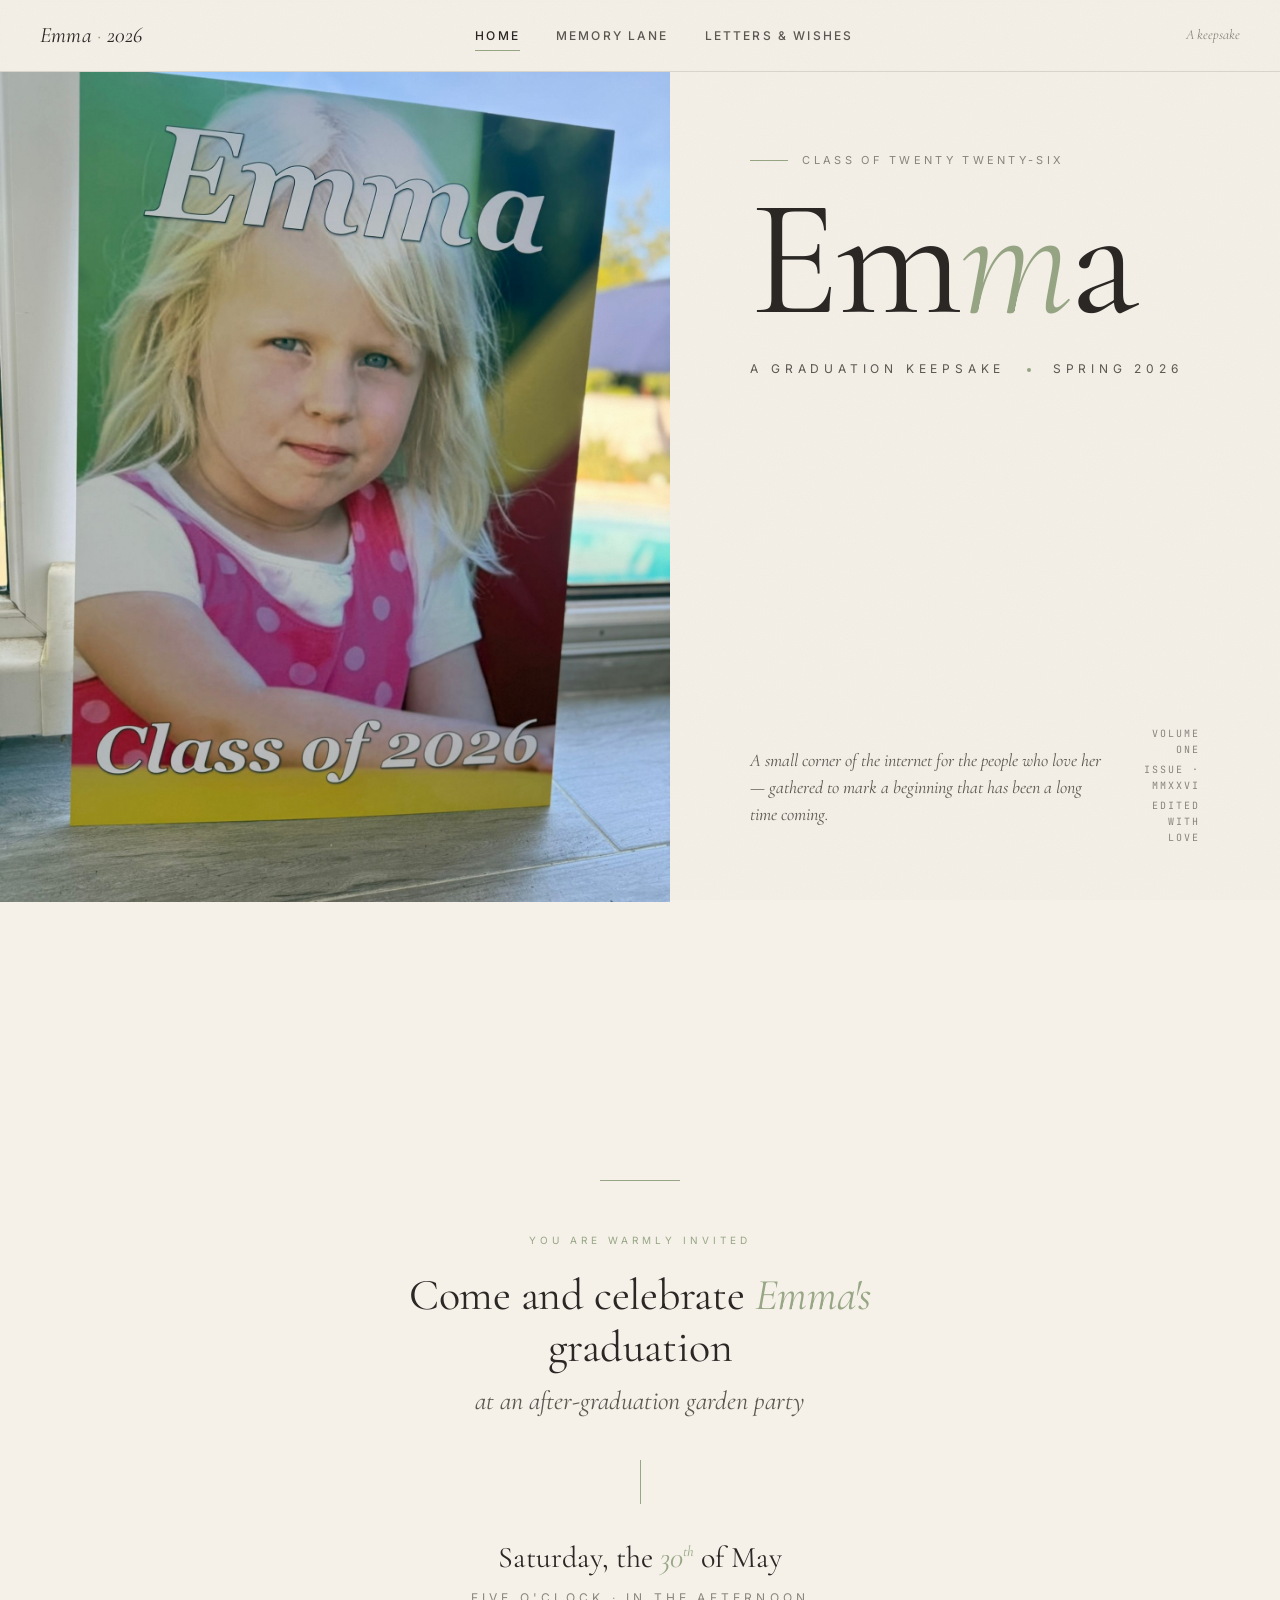
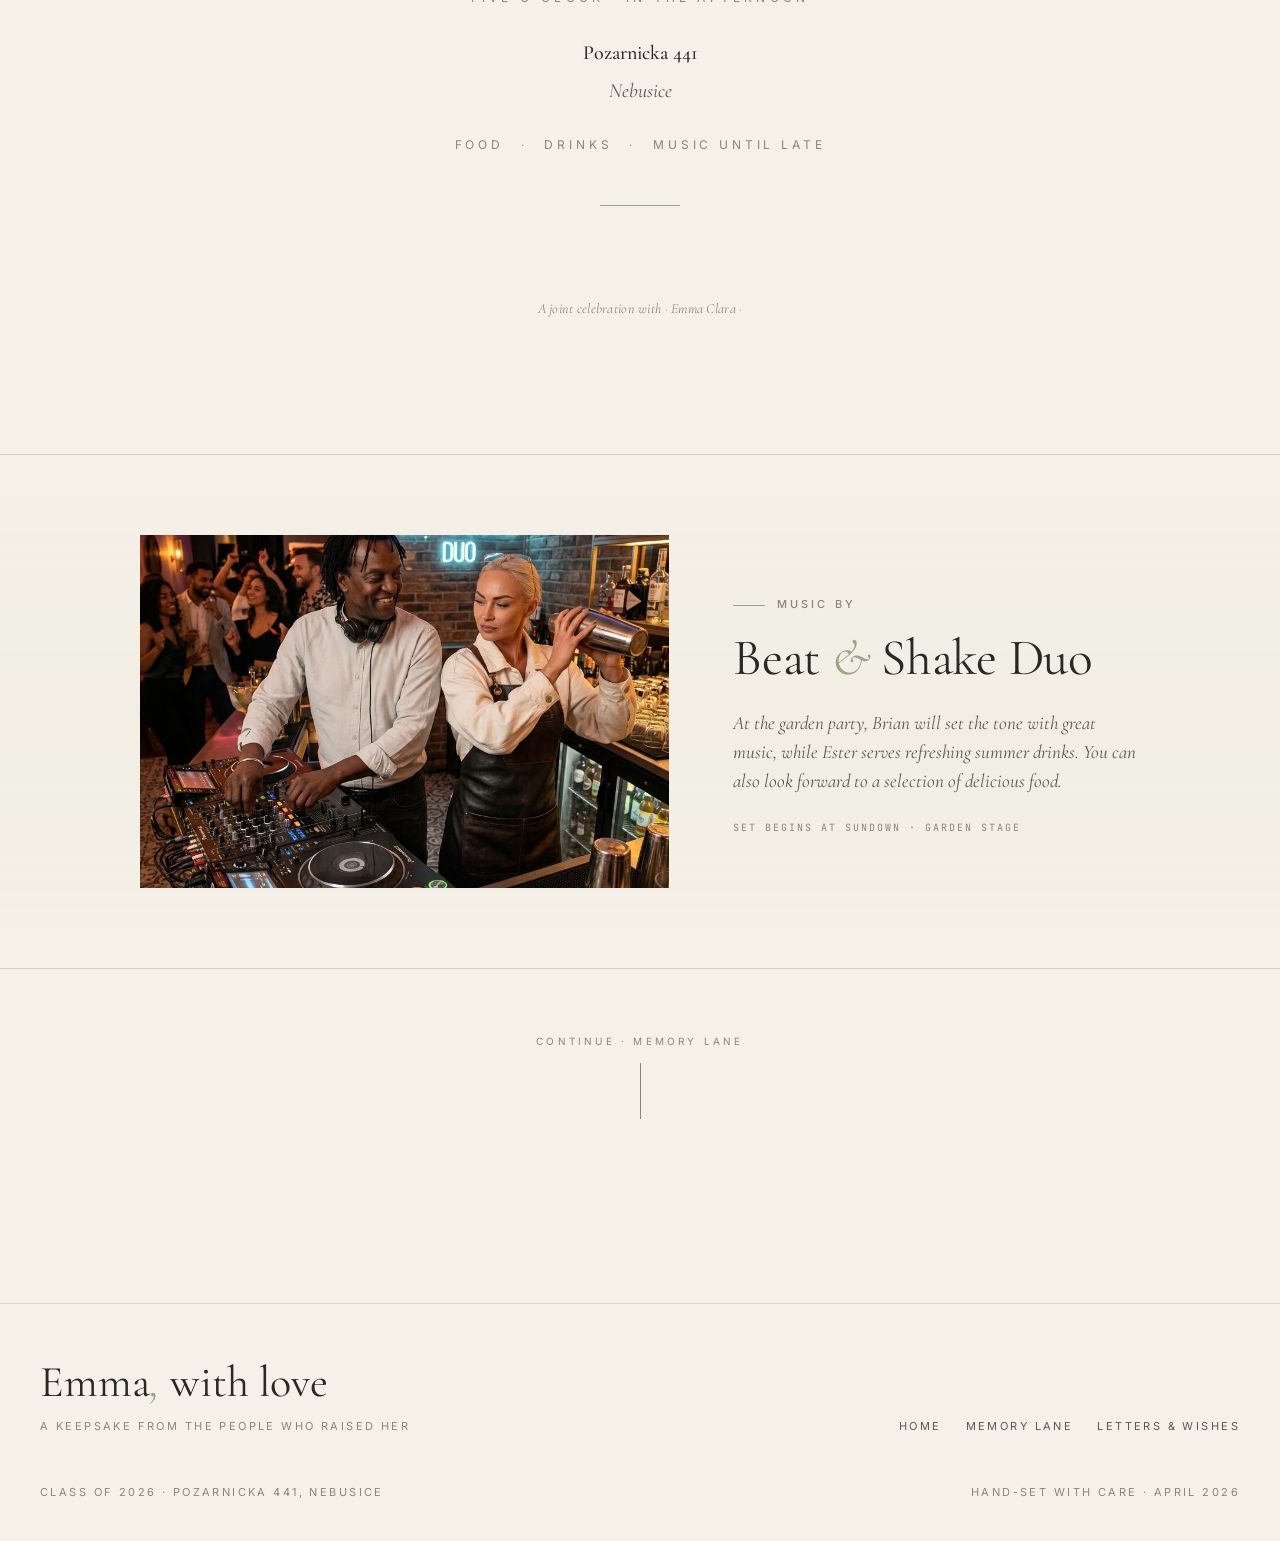
==== commit 262b3262: "fix: remove corner label from hero portrait Co-Authored-By: Claude Sonnet 4.6 <noreply@anthropic.com" ====
--- a/index.html
+++ b/index.html
@@ -273,8 +273,6 @@
     <div class="hero-image">
       <img src="images/portrait-emma.jpeg" alt="Emma – portrait"
            style="position:absolute;inset:0;width:100%;height:100%;object-fit:cover">
-      <!-- EDIT: corner label (bottom-left of portrait) -->
-      <div class="corner-meta">№ 01 — A portrait of the graduate</div>
     </div>
     <div class="hero-text">
       <div>
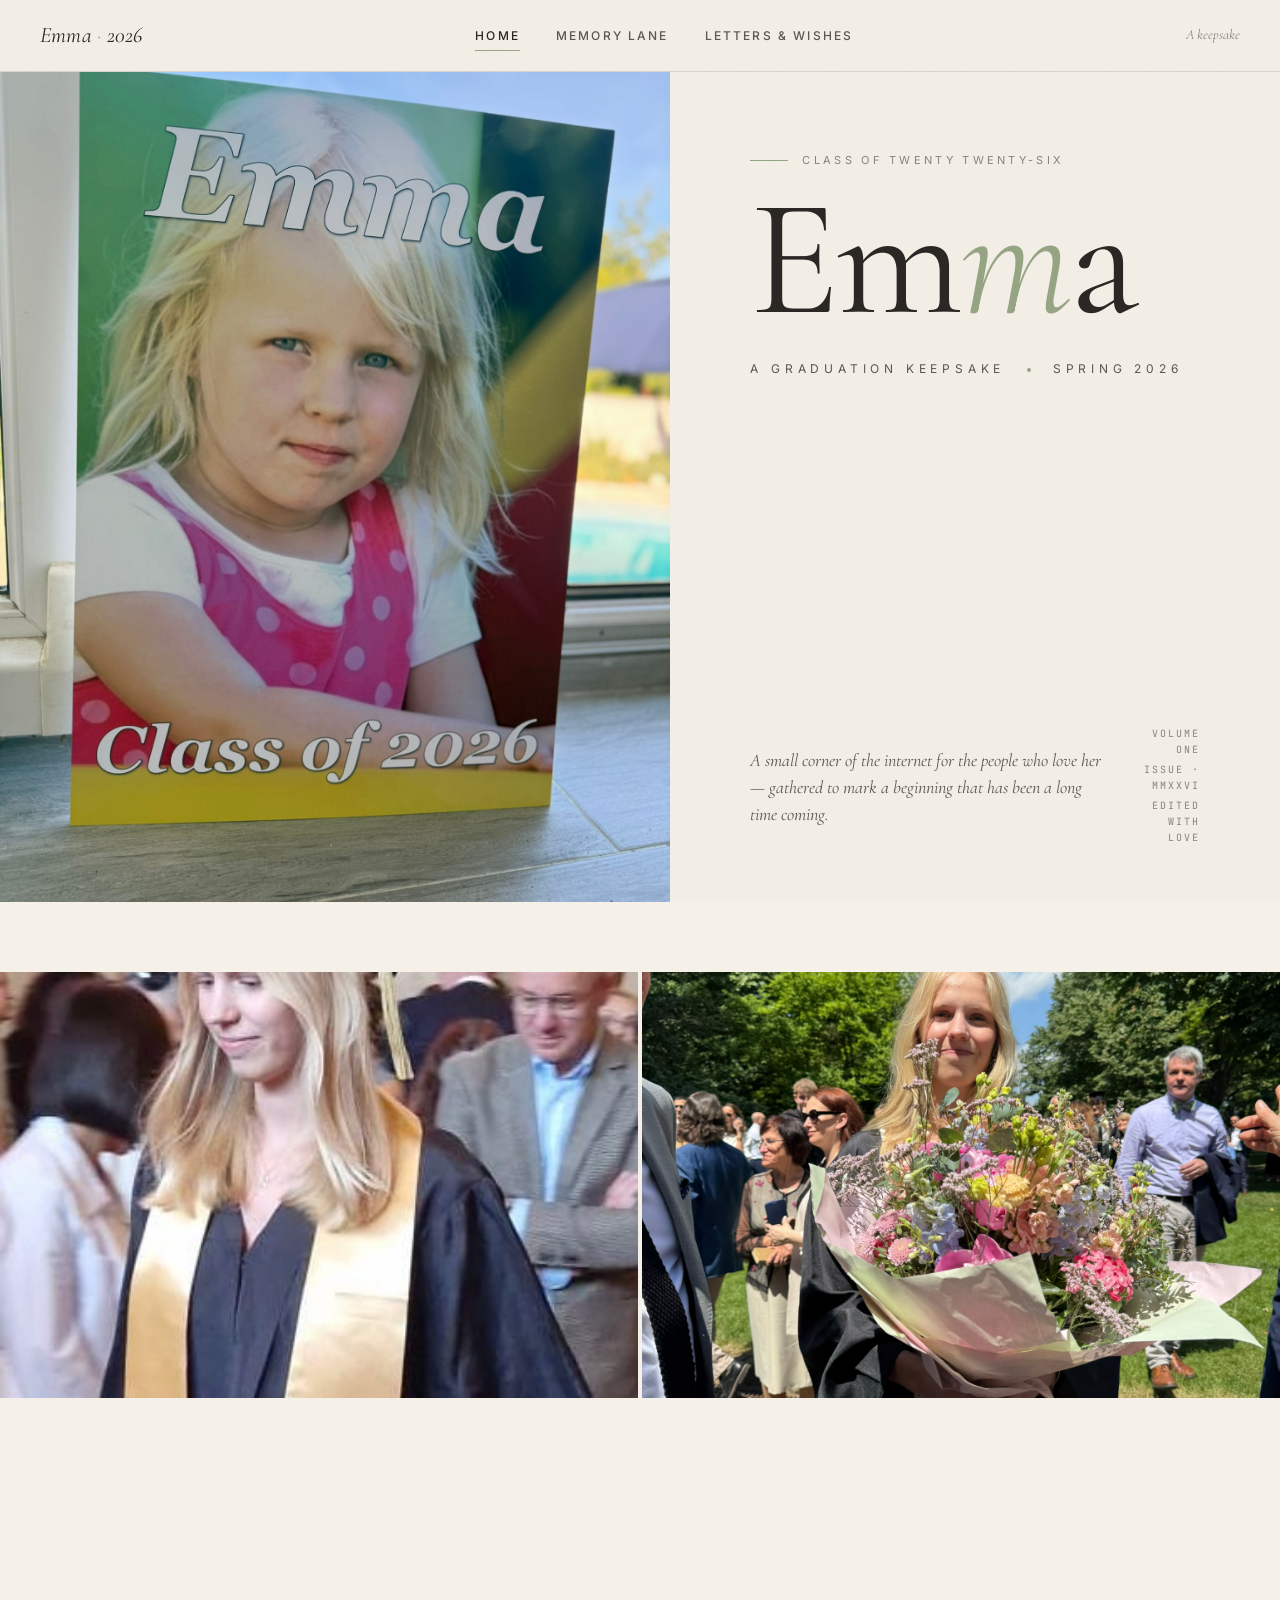
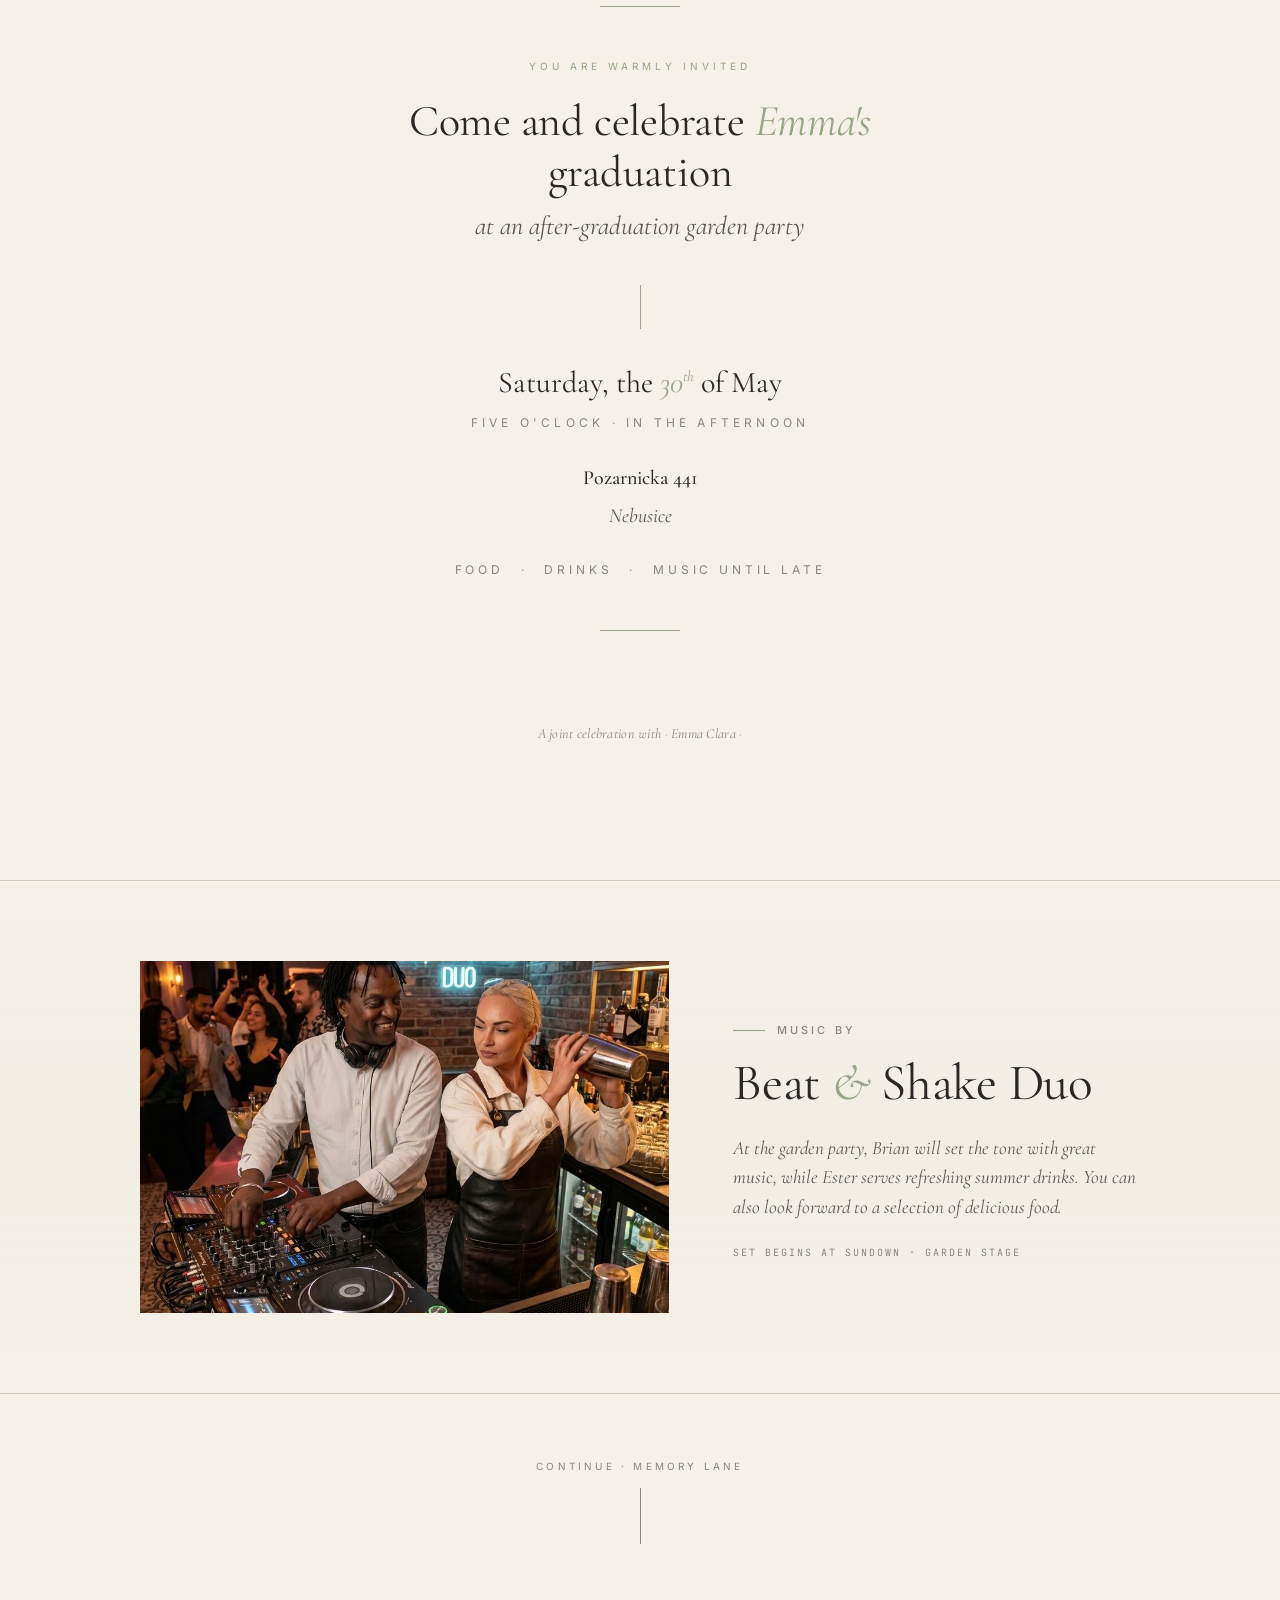
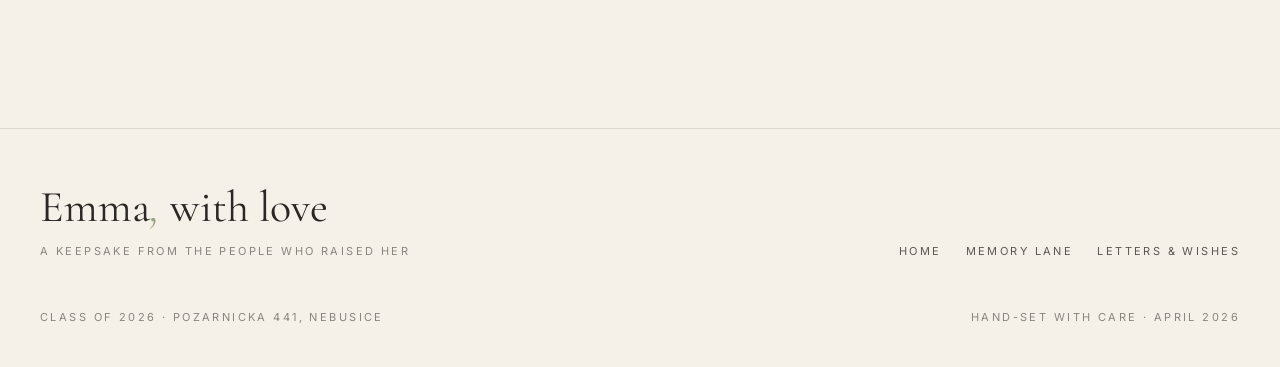
==== commit fcf391ff: "feat: add two-photo strip below hero on home page Co-Authored-By: Claude Sonnet 4.6 <noreply@anthrop" ====
--- a/index.html
+++ b/index.html
@@ -296,6 +296,12 @@
   </div>
 </section>
 
+<!-- ============== PHOTO STRIP ============== -->
+<div style="display:grid;grid-template-columns:1fr 1fr;gap:4px;">
+  <img src="images/home-2.jpeg" alt="" style="width:100%;aspect-ratio:3/2;object-fit:cover;display:block;">
+  <img src="images/home-3.jpeg" alt="" style="width:100%;aspect-ratio:3/2;object-fit:cover;display:block;">
+</div>
+
 <!-- ============== INVITATION ============== -->
 <section class="invitation" id="invitation">
   <div class="invite-card reveal">
